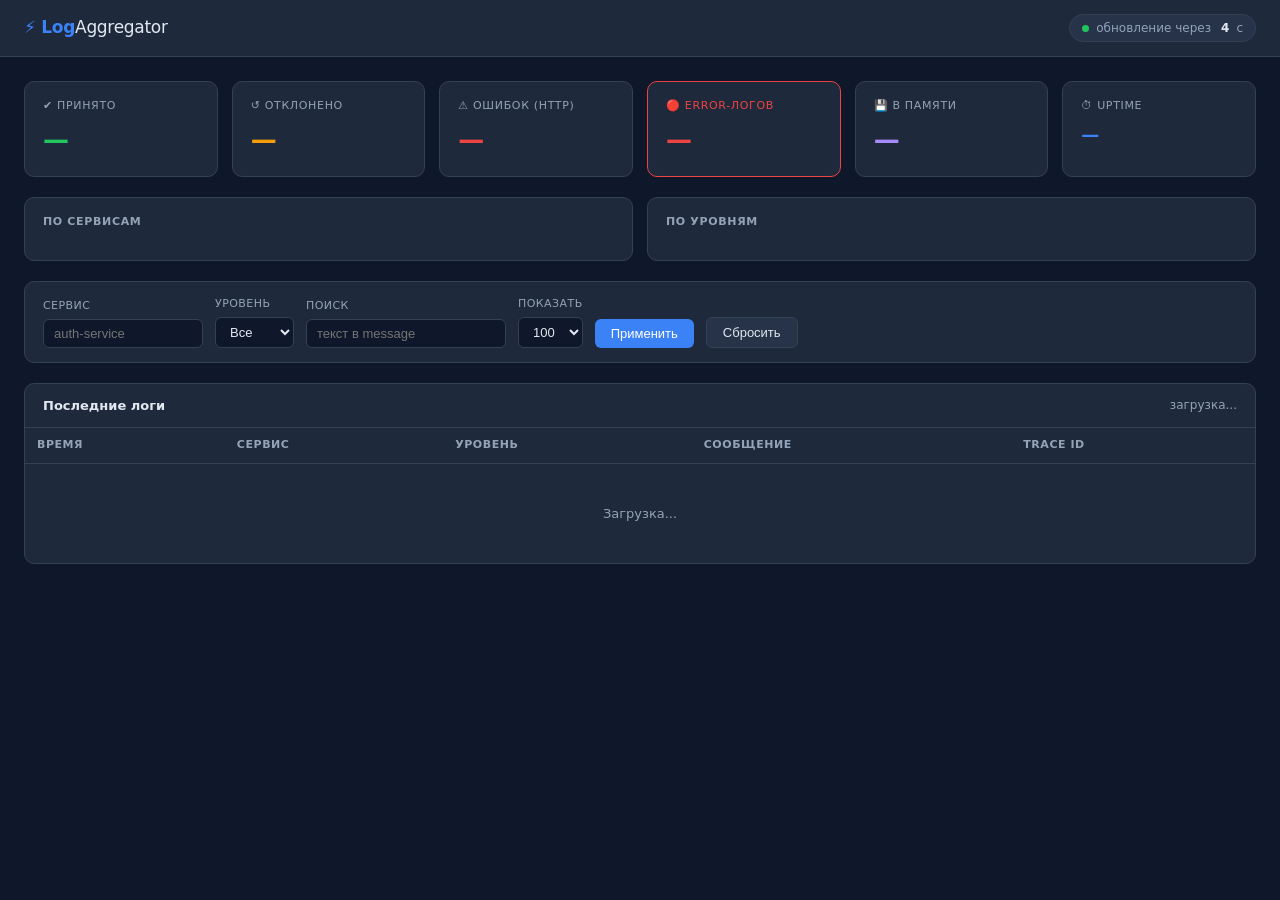
==== web/index.html @ 240c5dfb "initital commit" ====
<!DOCTYPE html>
<html lang="ru">
<head>
<meta charset="UTF-8">
<meta name="viewport" content="width=device-width, initial-scale=1.0">
<title>Log Aggregator — Dashboard</title>
<style>
*{box-sizing:border-box;margin:0;padding:0}
:root{
  --bg:#0f172a;--surface:#1e293b;--surface2:#263348;
  --border:#334155;--text:#e2e8f0;--muted:#94a3b8;
  --accent:#3b82f6;
  --debug:#64748b;--info:#22d3ee;--warn:#f59e0b;--error:#ef4444;
}
body{background:var(--bg);color:var(--text);font-family:'Segoe UI',system-ui,sans-serif;font-size:14px;line-height:1.5}

/* ── HEADER ── */
header{display:flex;align-items:center;justify-content:space-between;
  padding:14px 24px;background:var(--surface);border-bottom:1px solid var(--border);
  position:sticky;top:0;z-index:10}
.logo{font-size:17px;font-weight:700;color:var(--accent);letter-spacing:-.3px}
.logo span{color:var(--text);font-weight:400}
.refresh-chip{display:flex;align-items:center;gap:7px;
  background:var(--surface2);border:1px solid var(--border);
  border-radius:20px;padding:4px 12px;font-size:12px;color:var(--muted)}
.dot{width:7px;height:7px;border-radius:50%;background:#22c55e;
  animation:pulse 2s infinite}
@keyframes pulse{0%,100%{opacity:1}50%{opacity:.35}}

/* ── LAYOUT ── */
main{max-width:1440px;margin:0 auto;padding:24px;display:flex;flex-direction:column;gap:20px}

/* ── STAT CARDS ── */
.stat-row{display:grid;grid-template-columns:repeat(auto-fit,minmax(150px,1fr));gap:14px}
.card{background:var(--surface);border:1px solid var(--border);border-radius:10px;padding:16px 18px}
.card-label{font-size:11px;text-transform:uppercase;letter-spacing:.06em;color:var(--muted);margin-bottom:6px}
.card-val{font-size:26px;font-weight:700;font-variant-numeric:tabular-nums}
.c-ok   .card-val{color:#22c55e}
.c-drop .card-val{color:var(--warn)}
.c-err  .card-val{color:var(--error)}
.c-mem  .card-val{color:#a78bfa}
.c-up   .card-val{font-size:18px;color:var(--accent)}

/* ── BAR PANELS ── */
.panels{display:grid;grid-template-columns:1fr 1fr;gap:14px}
@media(max-width:700px){.panels{grid-template-columns:1fr}}
.panel{background:var(--surface);border:1px solid var(--border);border-radius:10px;padding:16px 18px}
.panel-title{font-size:11px;font-weight:600;text-transform:uppercase;
  letter-spacing:.06em;color:var(--muted);margin-bottom:14px}
.bar-row{display:flex;align-items:center;gap:10px;margin-bottom:9px;font-size:13px}
.bar-key{min-width:110px;white-space:nowrap;overflow:hidden;text-overflow:ellipsis;color:var(--text)}
.bar-track{flex:1;height:6px;background:var(--border);border-radius:3px;overflow:hidden}
.bar-fill{height:100%;border-radius:3px;transition:width .5s ease}
.bar-cnt{min-width:36px;text-align:right;color:var(--muted);font-variant-numeric:tabular-nums}

/* ── FILTERS ── */
.filters{background:var(--surface);border:1px solid var(--border);border-radius:10px;
  padding:14px 18px;display:flex;flex-wrap:wrap;gap:12px;align-items:flex-end}
.fg{display:flex;flex-direction:column;gap:4px}
.fg label{font-size:11px;text-transform:uppercase;letter-spacing:.04em;color:var(--muted)}
input,select{background:var(--bg);border:1px solid var(--border);color:var(--text);
  padding:6px 10px;border-radius:6px;font-size:13px;outline:none;transition:border-color .2s}
input:focus,select:focus{border-color:var(--accent)}
input[type=text]{width:160px}
button{background:var(--accent);color:#fff;border:none;padding:7px 16px;
  border-radius:6px;font-size:13px;cursor:pointer;font-weight:500;transition:opacity .2s}
button:hover{opacity:.82}
button.sec{background:var(--surface2);color:var(--text);border:1px solid var(--border)}

/* ── LOG TABLE ── */
.logs-wrap{background:var(--surface);border:1px solid var(--border);border-radius:10px;overflow:hidden}
.logs-head{padding:12px 18px;border-bottom:1px solid var(--border);
  display:flex;justify-content:space-between;align-items:center}
.logs-head strong{font-size:13px}
.logs-head small{font-size:12px;color:var(--muted)}
.tscroll{overflow-x:auto}
table{width:100%;border-collapse:collapse}
th{text-align:left;padding:9px 12px;font-size:11px;font-weight:600;
  text-transform:uppercase;letter-spacing:.05em;color:var(--muted);
  border-bottom:1px solid var(--border);white-space:nowrap;background:var(--surface)}
td{padding:8px 12px;border-bottom:1px solid rgba(51,65,85,.45);font-size:13px;vertical-align:top}
tr:last-child td{border-bottom:none}
tr:hover td{background:rgba(255,255,255,.025)}
.ts{color:var(--muted);white-space:nowrap;font-family:monospace;font-size:12px}
.svc{font-weight:500;white-space:nowrap}
.msg{word-break:break-word;max-width:480px}
.fields{font-family:monospace;font-size:11px;color:var(--muted);margin-top:3px}
.tid{font-family:monospace;font-size:11px;color:var(--muted);white-space:nowrap}

/* ── LEVEL BADGES ── */
.badge{display:inline-block;padding:2px 8px;border-radius:4px;
  font-size:11px;font-weight:700;text-transform:uppercase;letter-spacing:.04em;white-space:nowrap}
.lv-debug{background:rgba(100,116,139,.2);color:#94a3b8}
.lv-info {background:rgba(34,211,238,.15);color:#22d3ee}
.lv-warn {background:rgba(245,158,11,.18);color:#f59e0b}
.lv-error{background:rgba(239,68,68,.18);color:#ef4444}

.empty{text-align:center;padding:40px;color:var(--muted);font-size:13px}
</style>
</head>
<body>

<header>
  <div class="logo">⚡ Log<span>Aggregator</span></div>
  <div class="refresh-chip">
    <div class="dot"></div>
    обновление через <strong id="cd" style="margin-left:3px;color:var(--text)">5</strong>с
  </div>
</header>

<main>

  <!-- Карточки -->
  <div class="stat-row">
    <div class="card c-ok">  <div class="card-label">&#x2714; Принято</div>   <div class="card-val" id="s-acc">—</div></div>
    <div class="card c-drop"><div class="card-label">&#x21BA; Отклонено</div> <div class="card-val" id="s-drp">—</div></div>
    <div class="card c-err"> <div class="card-label">&#x26A0; Ошибок (HTTP)</div>    <div class="card-val" id="s-err">—</div></div>
    <div class="card"style="border-color:#ef4444"><div class="card-label" style="color:#ef4444">&#128308; Error-логов</div><div class="card-val" id="s-errlvl" style="color:#ef4444">—</div></div>
    <div class="card c-mem"> <div class="card-label">&#x1F4BE; В памяти</div>  <div class="card-val" id="s-mem">—</div></div>
    <div class="card c-up">  <div class="card-label">&#x23F1; Uptime</div>    <div class="card-val" id="s-up">—</div></div>
  </div>

  <!-- Гистограммы -->
  <div class="panels">
    <div class="panel"><div class="panel-title">По сервисам</div><div id="by-svc"></div></div>
    <div class="panel"><div class="panel-title">По уровням</div> <div id="by-lvl"></div></div>
  </div>

  <!-- Фильтры -->
  <div class="filters">
    <div class="fg"><label>Сервис</label><input id="f-svc" type="text" placeholder="auth-service"></div>
    <div class="fg">
      <label>Уровень</label>
      <select id="f-lvl">
        <option value="">Все</option>
        <option value="debug">debug</option>
        <option value="info">info</option>
        <option value="warn">warn</option>
        <option value="error">error</option>
      </select>
    </div>
    <div class="fg"><label>Поиск</label><input id="f-q" type="text" placeholder="текст в message" style="width:200px"></div>
    <div class="fg">
      <label>Показать</label>
      <select id="f-n"><option value="50">50</option><option value="100" selected>100</option><option value="200">200</option><option value="500">500</option></select>
    </div>
    <button onclick="applyFilters()">Применить</button>
    <button class="sec" onclick="resetFilters()">Сбросить</button>
  </div>

  <!-- Таблица логов -->
  <div class="logs-wrap">
    <div class="logs-head">
      <strong>Последние логи</strong>
      <small id="log-cnt">загрузка...</small>
    </div>
    <div class="tscroll">
      <table>
        <thead>
          <tr>
            <th>Время</th><th>Сервис</th><th>Уровень</th><th>Сообщение</th><th>Trace ID</th>
          </tr>
        </thead>
        <tbody id="tbody"><tr><td colspan="5" class="empty">Загрузка...</td></tr></tbody>
      </table>
    </div>
  </div>

</main>

<script>
const TICK = 5;
let cd = TICK, timer;

const lvlColor = {debug:'#64748b',info:'#22d3ee',warn:'#f59e0b',error:'#ef4444'};
const svcColors = ['#3b82f6','#8b5cf6','#06b6d4','#10b981','#f97316','#ec4899'];

function esc(s){return String(s).replace(/&/g,'&amp;').replace(/</g,'&lt;').replace(/>/g,'&gt;')}

function fmtTs(ts){
  const d=new Date(ts);
  return d.toLocaleDateString('ru-RU',{day:'2-digit',month:'2-digit'})
    +' '+d.toLocaleTimeString('ru-RU',{hour12:false})
    +'.'+String(d.getMilliseconds()).padStart(3,'0');
}

function badge(lvl){return `<span class="badge lv-${lvl}">${lvl}</span>`}

function renderBars(id,data,colorFn){
  const el=document.getElementById(id);
  if(!data||!Object.keys(data).length){el.innerHTML='<div style="color:var(--muted);font-size:13px">Нет данных</div>';return}
  const max=Math.max(...Object.values(data));
  const keys=Object.keys(data).sort((a,b)=>data[b]-data[a]);
  el.innerHTML=keys.map((k,i)=>{
    const pct=max>0?(data[k]/max*100).toFixed(1):0;
    const color=colorFn?colorFn(k,i):'#3b82f6';
    return `<div class="bar-row">
      <div class="bar-key" title="${esc(k)}">${esc(k)}</div>
      <div class="bar-track"><div class="bar-fill" style="width:${pct}%;background:${color}"></div></div>
      <div class="bar-cnt">${data[k]}</div>
    </div>`;
  }).join('');
}

async function fetchStats(){
  try{
    const d=await fetch('/api/v1/stats').then(r=>r.json());
    document.getElementById('s-acc').textContent=d.accepted??'—';
    document.getElementById('s-drp').textContent=d.dropped??'—';
    document.getElementById('s-err').textContent=d.errors??'—';
    document.getElementById('s-errlvl').textContent=d.by_level?.error??0;
    document.getElementById('s-mem').textContent=d.in_memory??'—';
    document.getElementById('s-up').textContent=d.uptime??'—';
    renderBars('by-svc',d.by_service,(k,i)=>svcColors[i%svcColors.length]);
    renderBars('by-lvl',d.by_level,(k)=>lvlColor[k]||'#3b82f6');
  }catch(e){console.error('stats',e)}
}

async function fetchLogs(){
  const p=new URLSearchParams({
    service:document.getElementById('f-svc').value,
    level:  document.getElementById('f-lvl').value,
    search: document.getElementById('f-q').value,
    limit:  document.getElementById('f-n').value,
  });
  [...p.keys()].forEach(k=>{if(!p.get(k))p.delete(k)});
  try{
    const logs=await fetch('/api/v1/logs?'+p).then(r=>r.json());
    document.getElementById('log-cnt').textContent=`записей: ${logs?.length??0}`;
    const tb=document.getElementById('tbody');
    if(!logs?.length){tb.innerHTML='<tr><td colspan="5" class="empty">Логов не найдено</td></tr>';return}
    tb.innerHTML=logs.map(e=>{
      const fields=e.fields&&Object.keys(e.fields).length
        ?`<div class="fields">${esc(JSON.stringify(e.fields))}</div>`:'';
      return `<tr>
        <td class="ts">${fmtTs(e.timestamp)}</td>
        <td class="svc">${esc(e.service)}</td>
        <td>${badge(e.level)}</td>
        <td class="msg">${esc(e.message)}${fields}</td>
        <td class="tid">${esc(e.trace_id||'')}</td>
      </tr>`;
    }).join('');
  }catch(e){console.error('logs',e)}
}

function applyFilters(){fetchLogs()}
function resetFilters(){
  ['f-svc','f-q'].forEach(id=>document.getElementById(id).value='');
  document.getElementById('f-lvl').value='';
  document.getElementById('f-n').value='100';
  fetchLogs();
}

function startTimer(){
  clearInterval(timer);cd=TICK;
  timer=setInterval(()=>{
    document.getElementById('cd').textContent=--cd;
    if(cd<=0){fetchStats();fetchLogs();cd=TICK;}
  },1000);
}

fetchStats();fetchLogs();startTimer();
</script>
</body>
</html>
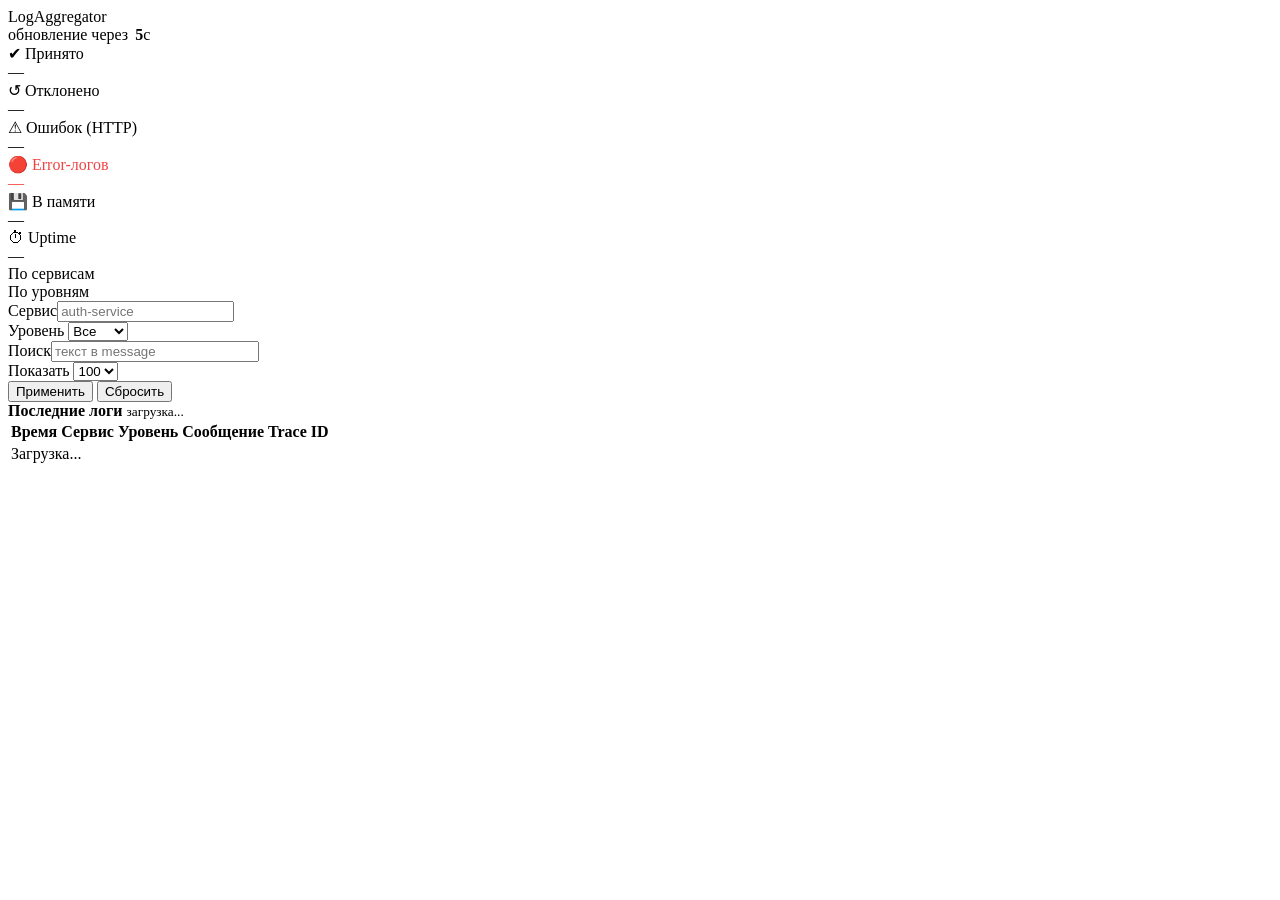
==== commit 47135a44: "Безопасность UI Исправлена функция экранирования, badge, добавлен AbortController для испрвления баг" ====
--- a/web/index.html
+++ b/web/index.html
@@ -1,265 +1,122 @@
 <!DOCTYPE html>
 <html lang="ru">
+
 <head>
-<meta charset="UTF-8">
-<meta name="viewport" content="width=device-width, initial-scale=1.0">
-<title>Log Aggregator — Dashboard</title>
-<style>
-*{box-sizing:border-box;margin:0;padding:0}
-:root{
-  --bg:#0f172a;--surface:#1e293b;--surface2:#263348;
-  --border:#334155;--text:#e2e8f0;--muted:#94a3b8;
-  --accent:#3b82f6;
-  --debug:#64748b;--info:#22d3ee;--warn:#f59e0b;--error:#ef4444;
-}
-body{background:var(--bg);color:var(--text);font-family:'Segoe UI',system-ui,sans-serif;font-size:14px;line-height:1.5}
+  <meta charset="UTF-8">
+  <meta name="viewport" content="width=device-width, initial-scale=1.0">
+  <title>Log Aggregator — Dashboard</title>
+  <link rel="stylesheet" href="/style.css">
+</head>
 
-/* ── HEADER ── */
-header{display:flex;align-items:center;justify-content:space-between;
-  padding:14px 24px;background:var(--surface);border-bottom:1px solid var(--border);
-  position:sticky;top:0;z-index:10}
-.logo{font-size:17px;font-weight:700;color:var(--accent);letter-spacing:-.3px}
-.logo span{color:var(--text);font-weight:400}
-.refresh-chip{display:flex;align-items:center;gap:7px;
-  background:var(--surface2);border:1px solid var(--border);
-  border-radius:20px;padding:4px 12px;font-size:12px;color:var(--muted)}
-.dot{width:7px;height:7px;border-radius:50%;background:#22c55e;
-  animation:pulse 2s infinite}
-@keyframes pulse{0%,100%{opacity:1}50%{opacity:.35}}
-
-/* ── LAYOUT ── */
-main{max-width:1440px;margin:0 auto;padding:24px;display:flex;flex-direction:column;gap:20px}
-
-/* ── STAT CARDS ── */
-.stat-row{display:grid;grid-template-columns:repeat(auto-fit,minmax(150px,1fr));gap:14px}
-.card{background:var(--surface);border:1px solid var(--border);border-radius:10px;padding:16px 18px}
-.card-label{font-size:11px;text-transform:uppercase;letter-spacing:.06em;color:var(--muted);margin-bottom:6px}
-.card-val{font-size:26px;font-weight:700;font-variant-numeric:tabular-nums}
-.c-ok   .card-val{color:#22c55e}
-.c-drop .card-val{color:var(--warn)}
-.c-err  .card-val{color:var(--error)}
-.c-mem  .card-val{color:#a78bfa}
-.c-up   .card-val{font-size:18px;color:var(--accent)}
-
-/* ── BAR PANELS ── */
-.panels{display:grid;grid-template-columns:1fr 1fr;gap:14px}
-@media(max-width:700px){.panels{grid-template-columns:1fr}}
-.panel{background:var(--surface);border:1px solid var(--border);border-radius:10px;padding:16px 18px}
-.panel-title{font-size:11px;font-weight:600;text-transform:uppercase;
-  letter-spacing:.06em;color:var(--muted);margin-bottom:14px}
-.bar-row{display:flex;align-items:center;gap:10px;margin-bottom:9px;font-size:13px}
-.bar-key{min-width:110px;white-space:nowrap;overflow:hidden;text-overflow:ellipsis;color:var(--text)}
-.bar-track{flex:1;height:6px;background:var(--border);border-radius:3px;overflow:hidden}
-.bar-fill{height:100%;border-radius:3px;transition:width .5s ease}
-.bar-cnt{min-width:36px;text-align:right;color:var(--muted);font-variant-numeric:tabular-nums}
-
-/* ── FILTERS ── */
-.filters{background:var(--surface);border:1px solid var(--border);border-radius:10px;
-  padding:14px 18px;display:flex;flex-wrap:wrap;gap:12px;align-items:flex-end}
-.fg{display:flex;flex-direction:column;gap:4px}
-.fg label{font-size:11px;text-transform:uppercase;letter-spacing:.04em;color:var(--muted)}
-input,select{background:var(--bg);border:1px solid var(--border);color:var(--text);
-  padding:6px 10px;border-radius:6px;font-size:13px;outline:none;transition:border-color .2s}
-input:focus,select:focus{border-color:var(--accent)}
-input[type=text]{width:160px}
-button{background:var(--accent);color:#fff;border:none;padding:7px 16px;
-  border-radius:6px;font-size:13px;cursor:pointer;font-weight:500;transition:opacity .2s}
-button:hover{opacity:.82}
-button.sec{background:var(--surface2);color:var(--text);border:1px solid var(--border)}
-
-/* ── LOG TABLE ── */
-.logs-wrap{background:var(--surface);border:1px solid var(--border);border-radius:10px;overflow:hidden}
-.logs-head{padding:12px 18px;border-bottom:1px solid var(--border);
-  display:flex;justify-content:space-between;align-items:center}
-.logs-head strong{font-size:13px}
-.logs-head small{font-size:12px;color:var(--muted)}
-.tscroll{overflow-x:auto}
-table{width:100%;border-collapse:collapse}
-th{text-align:left;padding:9px 12px;font-size:11px;font-weight:600;
-  text-transform:uppercase;letter-spacing:.05em;color:var(--muted);
-  border-bottom:1px solid var(--border);white-space:nowrap;background:var(--surface)}
-td{padding:8px 12px;border-bottom:1px solid rgba(51,65,85,.45);font-size:13px;vertical-align:top}
-tr:last-child td{border-bottom:none}
-tr:hover td{background:rgba(255,255,255,.025)}
-.ts{color:var(--muted);white-space:nowrap;font-family:monospace;font-size:12px}
-.svc{font-weight:500;white-space:nowrap}
-.msg{word-break:break-word;max-width:480px}
-.fields{font-family:monospace;font-size:11px;color:var(--muted);margin-top:3px}
-.tid{font-family:monospace;font-size:11px;color:var(--muted);white-space:nowrap}
-
-/* ── LEVEL BADGES ── */
-.badge{display:inline-block;padding:2px 8px;border-radius:4px;
-  font-size:11px;font-weight:700;text-transform:uppercase;letter-spacing:.04em;white-space:nowrap}
-.lv-debug{background:rgba(100,116,139,.2);color:#94a3b8}
-.lv-info {background:rgba(34,211,238,.15);color:#22d3ee}
-.lv-warn {background:rgba(245,158,11,.18);color:#f59e0b}
-.lv-error{background:rgba(239,68,68,.18);color:#ef4444}
-
-.empty{text-align:center;padding:40px;color:var(--muted);font-size:13px}
-</style>
-</head>
 <body>
 
-<header>
-  <div class="logo">⚡ Log<span>Aggregator</span></div>
-  <div class="refresh-chip">
-    <div class="dot"></div>
-    обновление через <strong id="cd" style="margin-left:3px;color:var(--text)">5</strong>с
-  </div>
-</header>
+  <header>
+    <div class="logo">Log<span>Aggregator</span></div>
+    <div class="refresh-chip">
+      <div class="dot"></div>
+      обновление через <strong id="cd" style="margin-left:3px;color:var(--text)">5</strong>с
+    </div>
+  </header>
 
-<main>
+  <main>
 
-  <!-- Карточки -->
-  <div class="stat-row">
-    <div class="card c-ok">  <div class="card-label">&#x2714; Принято</div>   <div class="card-val" id="s-acc">—</div></div>
-    <div class="card c-drop"><div class="card-label">&#x21BA; Отклонено</div> <div class="card-val" id="s-drp">—</div></div>
-    <div class="card c-err"> <div class="card-label">&#x26A0; Ошибок (HTTP)</div>    <div class="card-val" id="s-err">—</div></div>
-    <div class="card"style="border-color:#ef4444"><div class="card-label" style="color:#ef4444">&#128308; Error-логов</div><div class="card-val" id="s-errlvl" style="color:#ef4444">—</div></div>
-    <div class="card c-mem"> <div class="card-label">&#x1F4BE; В памяти</div>  <div class="card-val" id="s-mem">—</div></div>
-    <div class="card c-up">  <div class="card-label">&#x23F1; Uptime</div>    <div class="card-val" id="s-up">—</div></div>
-  </div>
+    <!-- Карточки -->
+    <div class="stat-row">
+      <div class="card c-ok">
+        <div class="card-label">&#x2714; Принято</div>
+        <div class="card-val" id="s-acc">—</div>
+      </div>
+      <div class="card c-drop">
+        <div class="card-label">&#x21BA; Отклонено</div>
+        <div class="card-val" id="s-drp">—</div>
+      </div>
+      <div class="card c-err">
+        <div class="card-label">&#x26A0; Ошибок (HTTP)</div>
+        <div class="card-val" id="s-err">—</div>
+      </div>
+      <div class="card" style="border-color:#ef4444">
+        <div class="card-label" style="color:#ef4444">&#128308; Error-логов</div>
+        <div class="card-val" id="s-errlvl" style="color:#ef4444">—</div>
+      </div>
+      <div class="card c-mem">
+        <div class="card-label">&#x1F4BE; В памяти</div>
+        <div class="card-val" id="s-mem">—</div>
+      </div>
+      <div class="card c-up">
+        <div class="card-label">&#x23F1; Uptime</div>
+        <div class="card-val" id="s-up">—</div>
+      </div>
+    </div>
 
-  <!-- Гистограммы -->
-  <div class="panels">
-    <div class="panel"><div class="panel-title">По сервисам</div><div id="by-svc"></div></div>
-    <div class="panel"><div class="panel-title">По уровням</div> <div id="by-lvl"></div></div>
-  </div>
+    <!-- Гистограммы -->
+    <div class="panels">
+      <div class="panel">
+        <div class="panel-title">По сервисам</div>
+        <div id="by-svc"></div>
+      </div>
+      <div class="panel">
+        <div class="panel-title">По уровням</div>
+        <div id="by-lvl"></div>
+      </div>
+    </div>
 
-  <!-- Фильтры -->
-  <div class="filters">
-    <div class="fg"><label>Сервис</label><input id="f-svc" type="text" placeholder="auth-service"></div>
-    <div class="fg">
-      <label>Уровень</label>
-      <select id="f-lvl">
-        <option value="">Все</option>
-        <option value="debug">debug</option>
-        <option value="info">info</option>
-        <option value="warn">warn</option>
-        <option value="error">error</option>
-      </select>
+    <!-- Фильтры -->
+    <div class="filters">
+      <div class="fg"><label>Сервис</label><input id="f-svc" type="text" placeholder="auth-service"></div>
+      <div class="fg">
+        <label>Уровень</label>
+        <select id="f-lvl">
+          <option value="">Все</option>
+          <option value="debug">debug</option>
+          <option value="info">info</option>
+          <option value="warn">warn</option>
+          <option value="error">error</option>
+        </select>
+      </div>
+      <div class="fg"><label>Поиск</label><input id="f-q" type="text" placeholder="текст в message" style="width:200px">
+      </div>
+      <div class="fg">
+        <label>Показать</label>
+        <select id="f-n">
+          <option value="50">50</option>
+          <option value="100" selected>100</option>
+          <option value="200">200</option>
+          <option value="500">500</option>
+        </select>
+      </div>
+      <button onclick="applyFilters()">Применить</button>
+      <button class="sec" onclick="resetFilters()">Сбросить</button>
     </div>
-    <div class="fg"><label>Поиск</label><input id="f-q" type="text" placeholder="текст в message" style="width:200px"></div>
-    <div class="fg">
-      <label>Показать</label>
-      <select id="f-n"><option value="50">50</option><option value="100" selected>100</option><option value="200">200</option><option value="500">500</option></select>
+
+    <!-- Таблица логов -->
+    <div class="logs-wrap">
+      <div class="logs-head">
+        <strong>Последние логи</strong>
+        <small id="log-cnt">загрузка...</small>
+      </div>
+      <div class="tscroll">
+        <table>
+          <thead>
+            <tr>
+              <th>Время</th>
+              <th>Сервис</th>
+              <th>Уровень</th>
+              <th>Сообщение</th>
+              <th>Trace ID</th>
+            </tr>
+          </thead>
+          <tbody id="tbody">
+            <tr>
+              <td colspan="5" class="empty">Загрузка...</td>
+            </tr>
+          </tbody>
+        </table>
+      </div>
     </div>
-    <button onclick="applyFilters()">Применить</button>
-    <button class="sec" onclick="resetFilters()">Сбросить</button>
-  </div>
 
-  <!-- Таблица логов -->
-  <div class="logs-wrap">
-    <div class="logs-head">
-      <strong>Последние логи</strong>
-      <small id="log-cnt">загрузка...</small>
-    </div>
-    <div class="tscroll">
-      <table>
-        <thead>
-          <tr>
-            <th>Время</th><th>Сервис</th><th>Уровень</th><th>Сообщение</th><th>Trace ID</th>
-          </tr>
-        </thead>
-        <tbody id="tbody"><tr><td colspan="5" class="empty">Загрузка...</td></tr></tbody>
-      </table>
-    </div>
-  </div>
+  </main>
 
-</main>
+  <script src="/app.js"></script>
+</body>
 
-<script>
-const TICK = 5;
-let cd = TICK, timer;
-
-const lvlColor = {debug:'#64748b',info:'#22d3ee',warn:'#f59e0b',error:'#ef4444'};
-const svcColors = ['#3b82f6','#8b5cf6','#06b6d4','#10b981','#f97316','#ec4899'];
-
-function esc(s){return String(s).replace(/&/g,'&amp;').replace(/</g,'&lt;').replace(/>/g,'&gt;')}
-
-function fmtTs(ts){
-  const d=new Date(ts);
-  return d.toLocaleDateString('ru-RU',{day:'2-digit',month:'2-digit'})
-    +' '+d.toLocaleTimeString('ru-RU',{hour12:false})
-    +'.'+String(d.getMilliseconds()).padStart(3,'0');
-}
-
-function badge(lvl){return `<span class="badge lv-${lvl}">${lvl}</span>`}
-
-function renderBars(id,data,colorFn){
-  const el=document.getElementById(id);
-  if(!data||!Object.keys(data).length){el.innerHTML='<div style="color:var(--muted);font-size:13px">Нет данных</div>';return}
-  const max=Math.max(...Object.values(data));
-  const keys=Object.keys(data).sort((a,b)=>data[b]-data[a]);
-  el.innerHTML=keys.map((k,i)=>{
-    const pct=max>0?(data[k]/max*100).toFixed(1):0;
-    const color=colorFn?colorFn(k,i):'#3b82f6';
-    return `<div class="bar-row">
-      <div class="bar-key" title="${esc(k)}">${esc(k)}</div>
-      <div class="bar-track"><div class="bar-fill" style="width:${pct}%;background:${color}"></div></div>
-      <div class="bar-cnt">${data[k]}</div>
-    </div>`;
-  }).join('');
-}
-
-async function fetchStats(){
-  try{
-    const d=await fetch('/api/v1/stats').then(r=>r.json());
-    document.getElementById('s-acc').textContent=d.accepted??'—';
-    document.getElementById('s-drp').textContent=d.dropped??'—';
-    document.getElementById('s-err').textContent=d.errors??'—';
-    document.getElementById('s-errlvl').textContent=d.by_level?.error??0;
-    document.getElementById('s-mem').textContent=d.in_memory??'—';
-    document.getElementById('s-up').textContent=d.uptime??'—';
-    renderBars('by-svc',d.by_service,(k,i)=>svcColors[i%svcColors.length]);
-    renderBars('by-lvl',d.by_level,(k)=>lvlColor[k]||'#3b82f6');
-  }catch(e){console.error('stats',e)}
-}
-
-async function fetchLogs(){
-  const p=new URLSearchParams({
-    service:document.getElementById('f-svc').value,
-    level:  document.getElementById('f-lvl').value,
-    search: document.getElementById('f-q').value,
-    limit:  document.getElementById('f-n').value,
-  });
-  [...p.keys()].forEach(k=>{if(!p.get(k))p.delete(k)});
-  try{
-    const logs=await fetch('/api/v1/logs?'+p).then(r=>r.json());
-    document.getElementById('log-cnt').textContent=`записей: ${logs?.length??0}`;
-    const tb=document.getElementById('tbody');
-    if(!logs?.length){tb.innerHTML='<tr><td colspan="5" class="empty">Логов не найдено</td></tr>';return}
-    tb.innerHTML=logs.map(e=>{
-      const fields=e.fields&&Object.keys(e.fields).length
-        ?`<div class="fields">${esc(JSON.stringify(e.fields))}</div>`:'';
-      return `<tr>
-        <td class="ts">${fmtTs(e.timestamp)}</td>
-        <td class="svc">${esc(e.service)}</td>
-        <td>${badge(e.level)}</td>
-        <td class="msg">${esc(e.message)}${fields}</td>
-        <td class="tid">${esc(e.trace_id||'')}</td>
-      </tr>`;
-    }).join('');
-  }catch(e){console.error('logs',e)}
-}
-
-function applyFilters(){fetchLogs()}
-function resetFilters(){
-  ['f-svc','f-q'].forEach(id=>document.getElementById(id).value='');
-  document.getElementById('f-lvl').value='';
-  document.getElementById('f-n').value='100';
-  fetchLogs();
-}
-
-function startTimer(){
-  clearInterval(timer);cd=TICK;
-  timer=setInterval(()=>{
-    document.getElementById('cd').textContent=--cd;
-    if(cd<=0){fetchStats();fetchLogs();cd=TICK;}
-  },1000);
-}
-
-fetchStats();fetchLogs();startTimer();
-</script>
-</body>
-</html>
+</html>
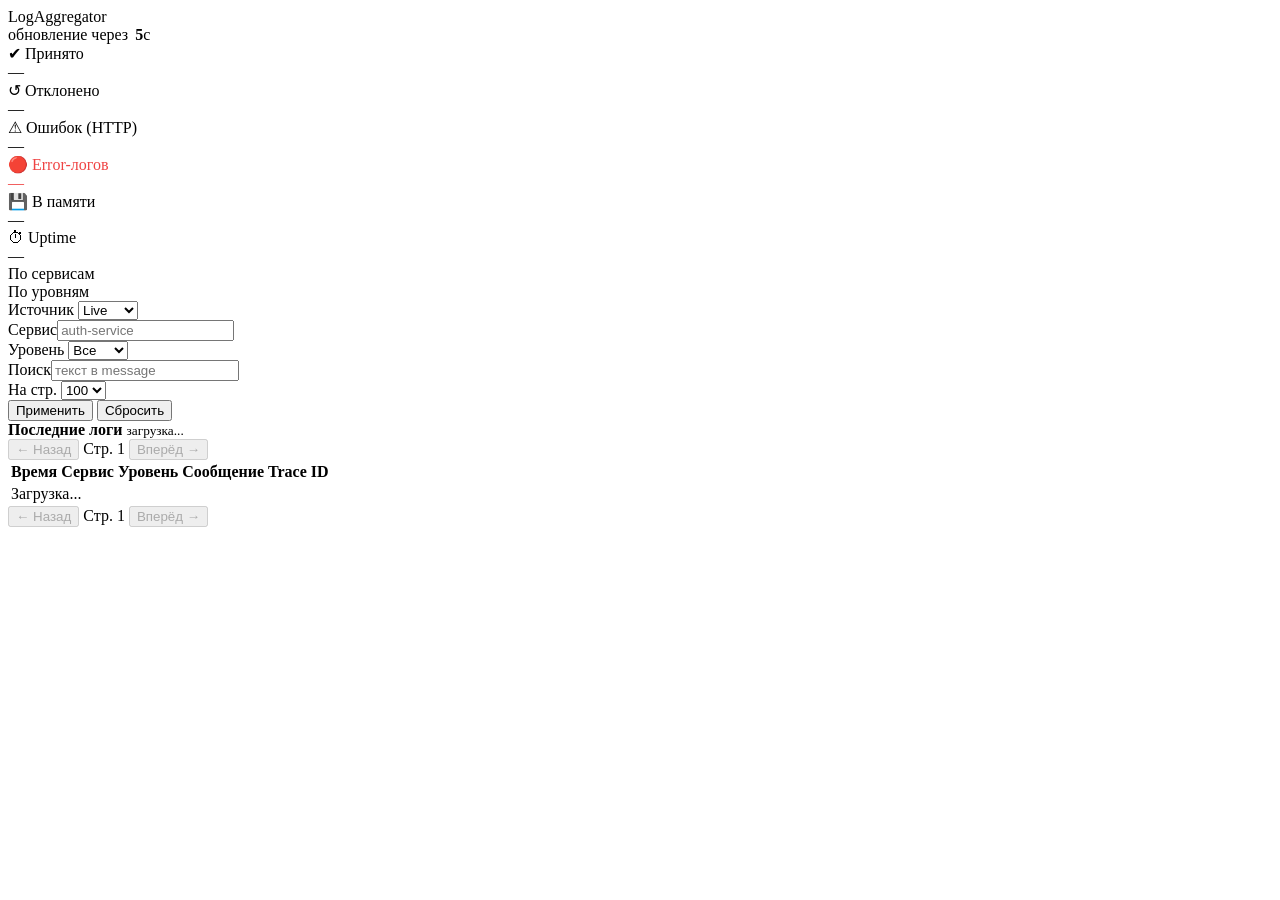
==== commit 9c7f2e79: "Добавление просмотра архивов логов 1. Фильтрация по дате, сервису и уровню логирования. 2. Теперь кл" ====
--- a/web/index.html
+++ b/web/index.html
@@ -62,6 +62,21 @@
 
     <!-- Фильтры -->
     <div class="filters">
+      <div class="fg">
+        <label>Источник</label>
+        <select id="f-src" onchange="onSourceChange()">
+          <option value="memory" selected>Live</option>
+          <option value="file">Архив</option>
+        </select>
+      </div>
+      <div class="fg date-field" id="wrap-from" style="display:none">
+        <label>С даты/времени</label>
+        <input id="f-from" type="datetime-local">
+      </div>
+      <div class="fg date-field" id="wrap-to" style="display:none">
+        <label>По дату/время</label>
+        <input id="f-to" type="datetime-local">
+      </div>
       <div class="fg"><label>Сервис</label><input id="f-svc" type="text" placeholder="auth-service"></div>
       <div class="fg">
         <label>Уровень</label>
@@ -73,10 +88,10 @@
           <option value="error">error</option>
         </select>
       </div>
-      <div class="fg"><label>Поиск</label><input id="f-q" type="text" placeholder="текст в message" style="width:200px">
+      <div class="fg"><label>Поиск</label><input id="f-q" type="text" placeholder="текст в message" style="width:180px">
       </div>
       <div class="fg">
-        <label>Показать</label>
+        <label>На стр.</label>
         <select id="f-n">
           <option value="50">50</option>
           <option value="100" selected>100</option>
@@ -84,15 +99,24 @@
           <option value="500">500</option>
         </select>
       </div>
-      <button onclick="applyFilters()">Применить</button>
-      <button class="sec" onclick="resetFilters()">Сбросить</button>
+      <div class="btn-group">
+        <button onclick="applyFilters()">Применить</button>
+        <button class="sec" onclick="resetFilters()">Сбросить</button>
+      </div>
     </div>
 
     <!-- Таблица логов -->
     <div class="logs-wrap">
       <div class="logs-head">
-        <strong>Последние логи</strong>
-        <small id="log-cnt">загрузка...</small>
+        <div>
+          <strong id="logs-title">Последние логи</strong>
+          <small id="log-cnt">загрузка...</small>
+        </div>
+        <div class="pagination">
+          <button id="btn-prev" class="sec btn-sm" onclick="prevPage()" disabled>← Назад</button>
+          <span id="page-num" class="page-label">Стр. 1</span>
+          <button id="btn-next" class="sec btn-sm" onclick="nextPage()" disabled>Вперёд →</button>
+        </div>
       </div>
       <div class="tscroll">
         <table>
@@ -112,6 +136,13 @@
           </tbody>
         </table>
       </div>
+      <div class="logs-foot">
+        <div class="pagination">
+          <button id="btn-prev-b" class="sec btn-sm" onclick="prevPage()" disabled>← Назад</button>
+          <span id="page-num-b" class="page-label">Стр. 1</span>
+          <button id="btn-next-b" class="sec btn-sm" onclick="nextPage()" disabled>Вперёд →</button>
+        </div>
+      </div>
     </div>
 
   </main>
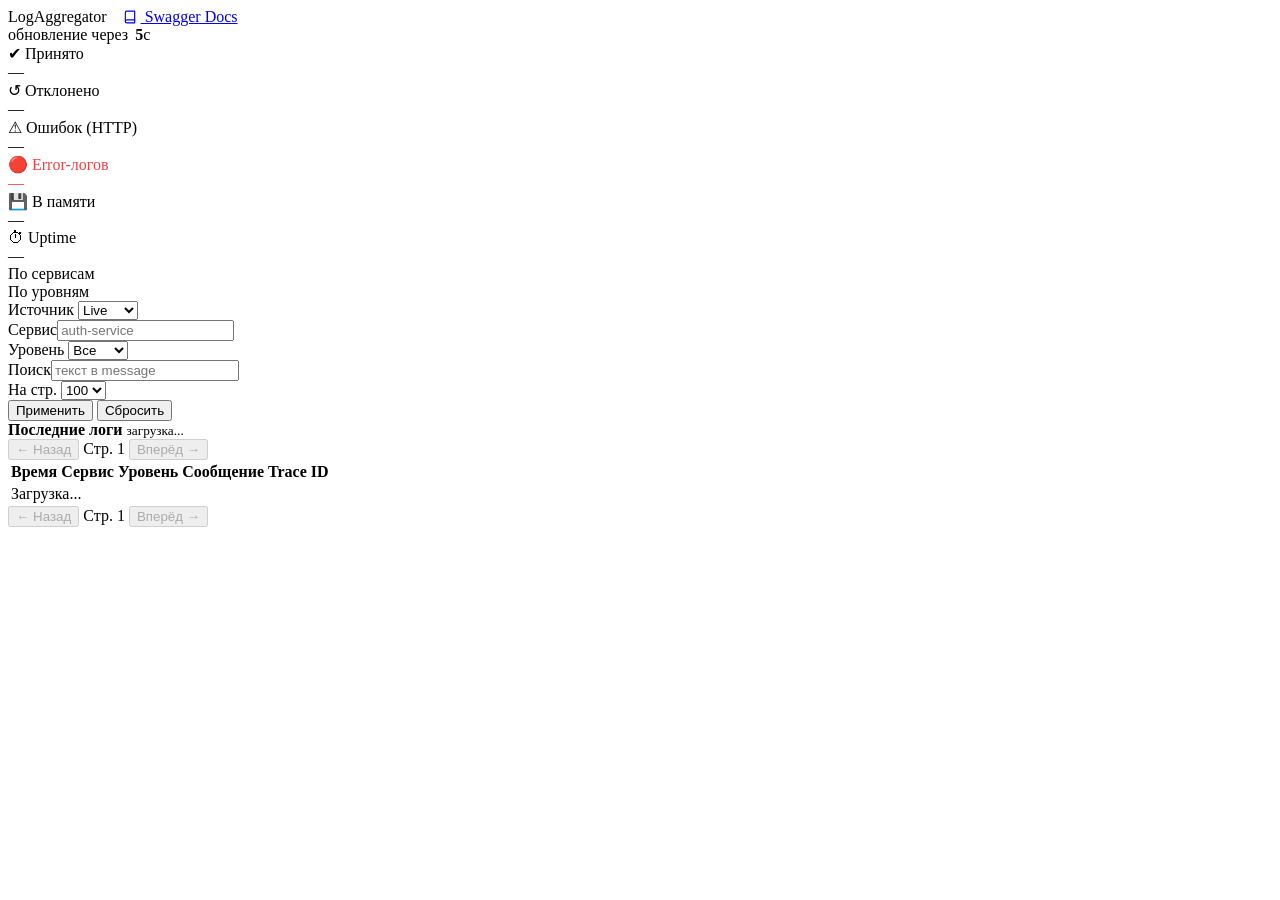
==== commit 17e840f4: "Документация Добавлена документация Swagger, вместе с кнопкой перехода на нее в GUI. Также добавлено" ====
--- a/web/index.html
+++ b/web/index.html
@@ -11,7 +11,13 @@
 <body>
 
   <header>
-    <div class="logo">Log<span>Aggregator</span></div>
+    <div style="display:flex;align-items:center;gap:16px;">
+      <div class="logo">Log<span>Aggregator</span></div>
+      <a href="/docs" target="_blank" class="docs-link" title="OpenAPI / Swagger UI документация">
+        <svg width="14" height="14" viewBox="0 0 24 24" fill="none" stroke="currentColor" stroke-width="2" stroke-linecap="round" stroke-linejoin="round" style="vertical-align:-2px;margin-right:4px;"><path d="M4 19.5A2.5 2.5 0 0 1 6.5 17H20"></path><path d="M6.5 2H20v20H6.5A2.5 2.5 0 0 1 4 19.5v-15A2.5 2.5 0 0 1 6.5 2z"></path></svg>
+        Swagger Docs
+      </a>
+    </div>
     <div class="refresh-chip">
       <div class="dot"></div>
       обновление через <strong id="cd" style="margin-left:3px;color:var(--text)">5</strong>с
